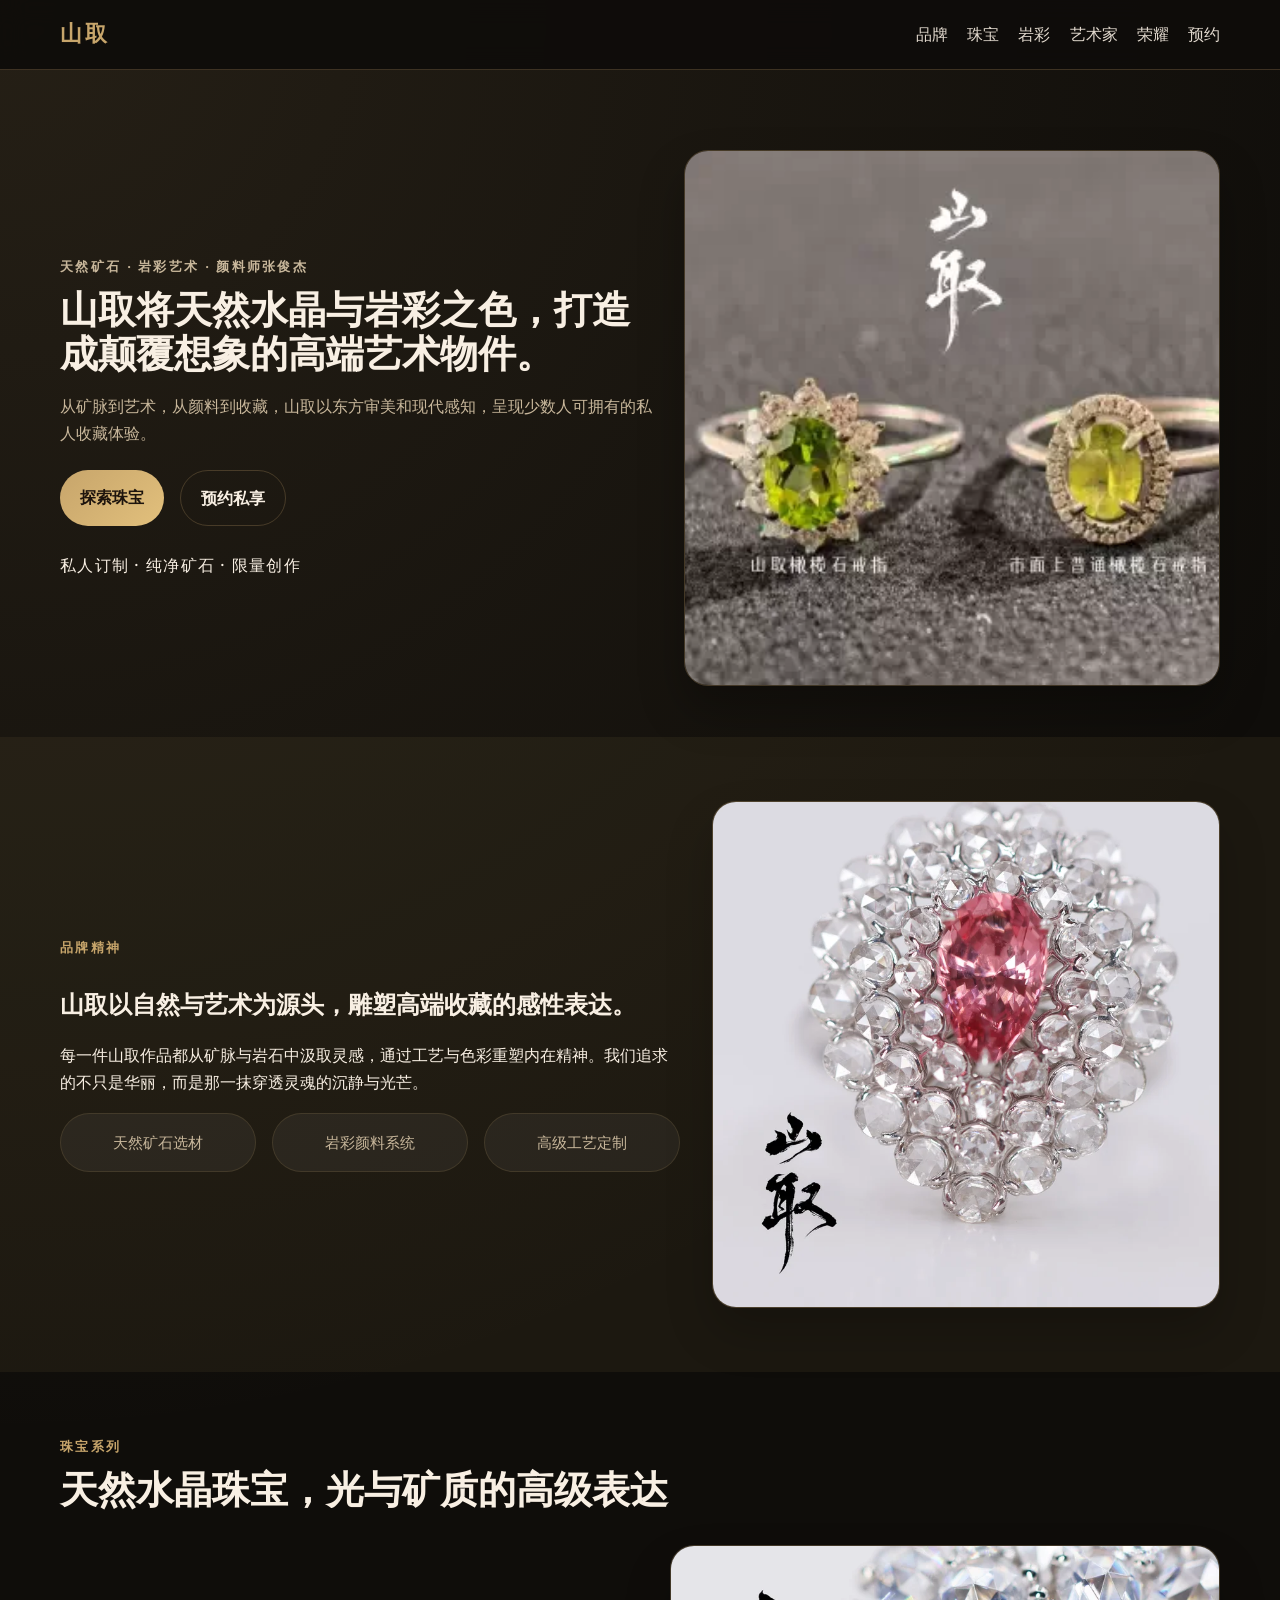
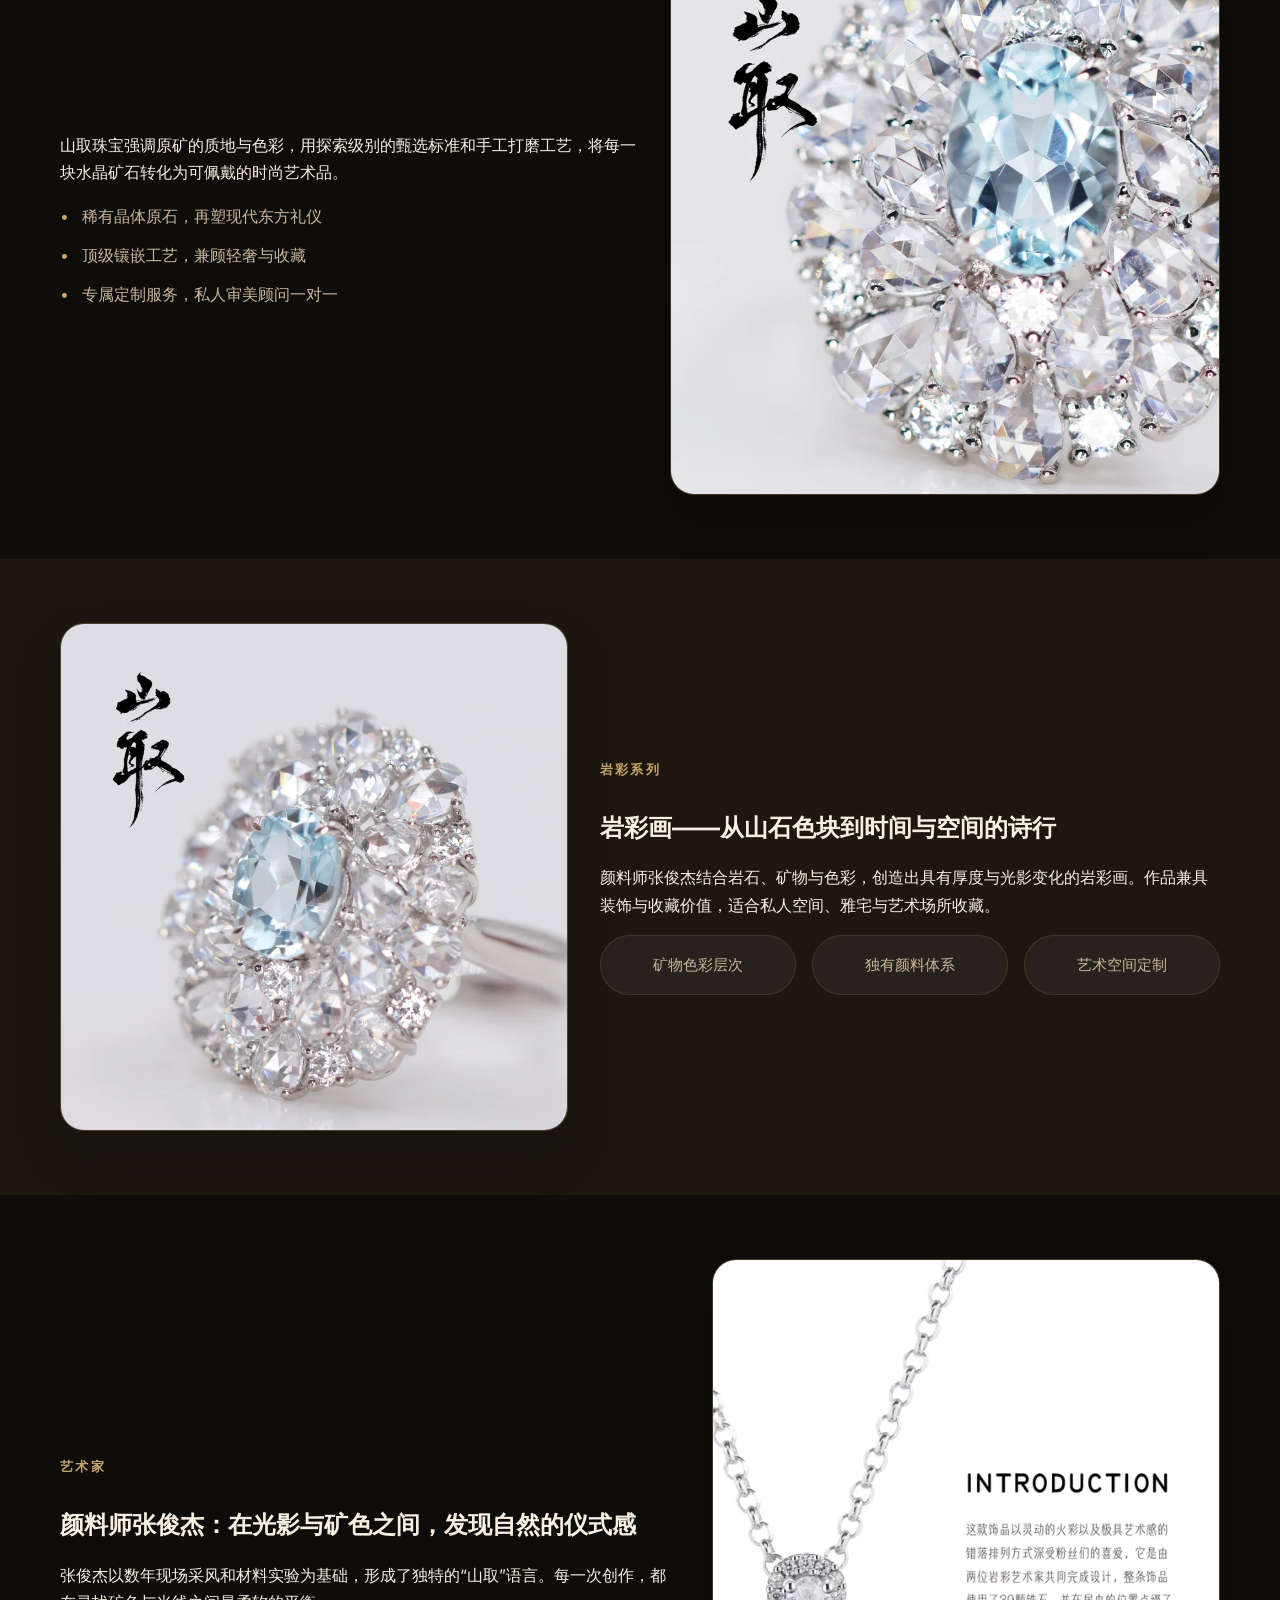
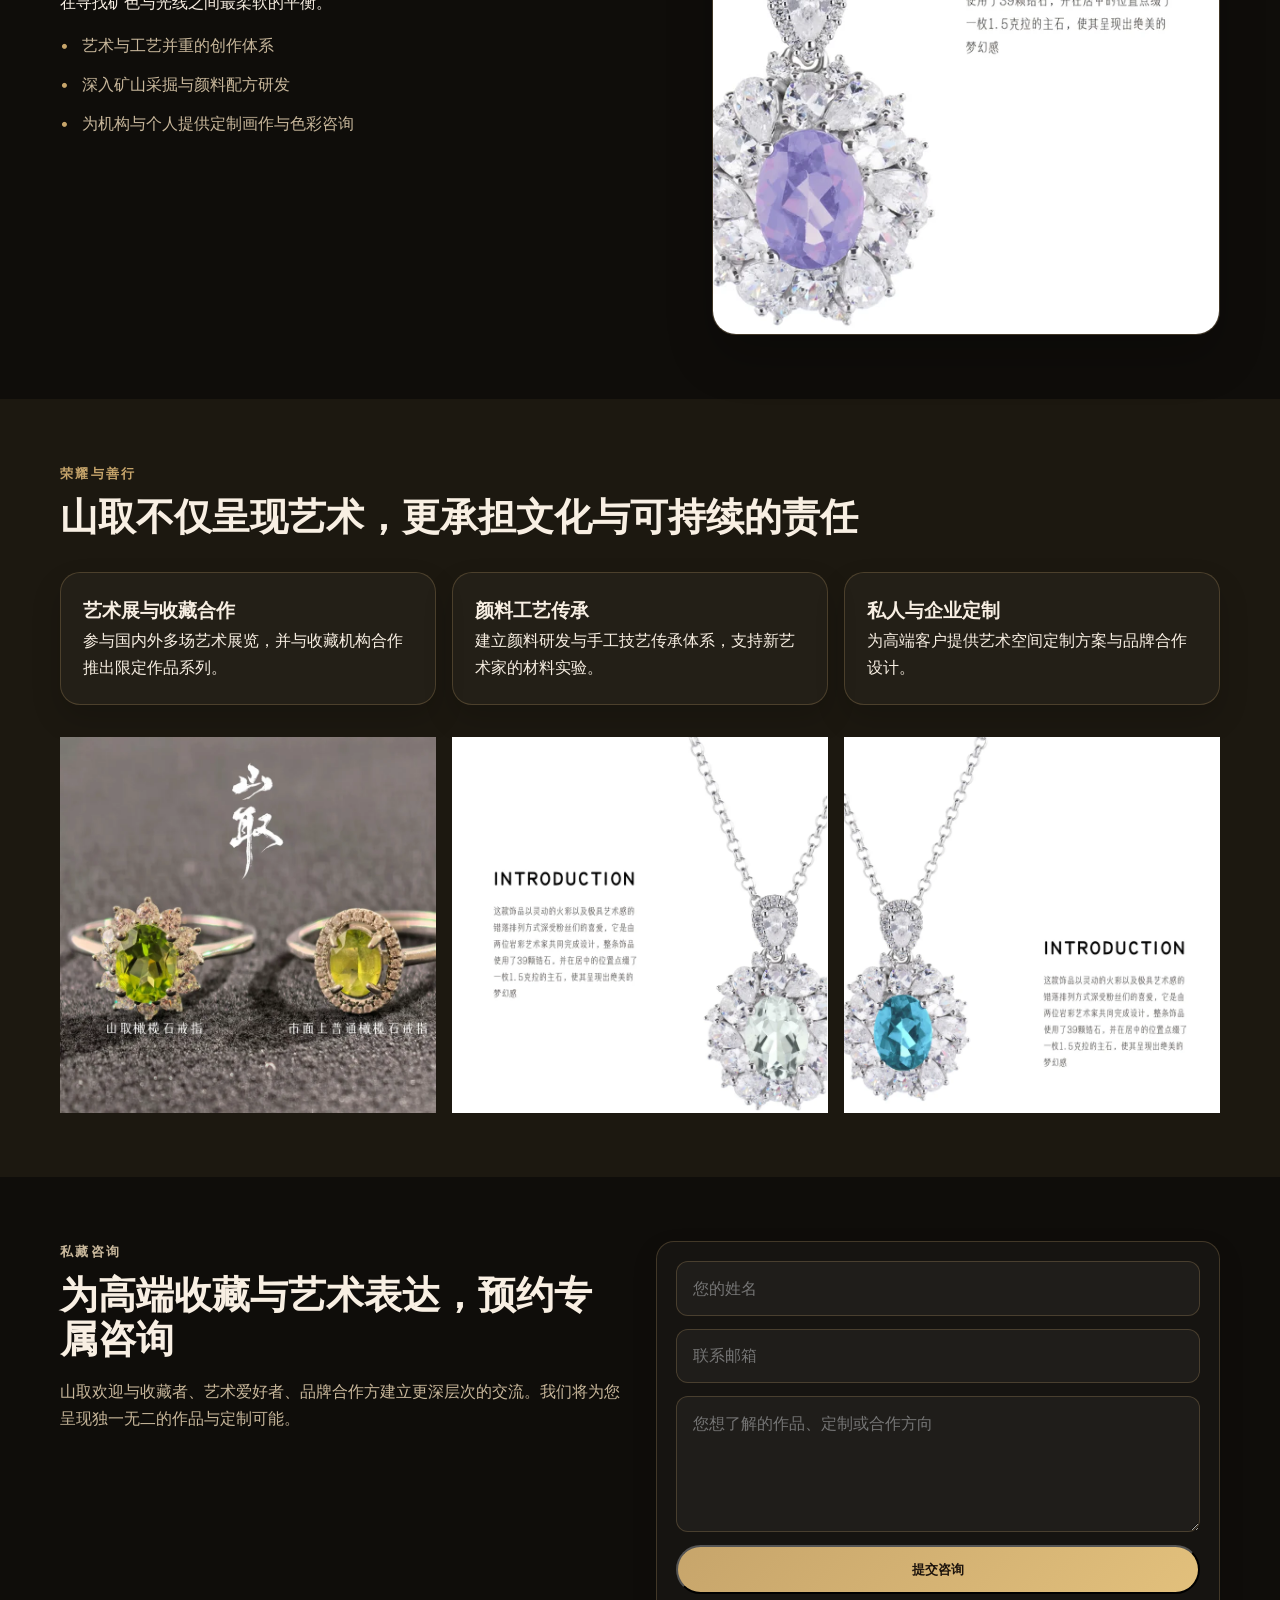
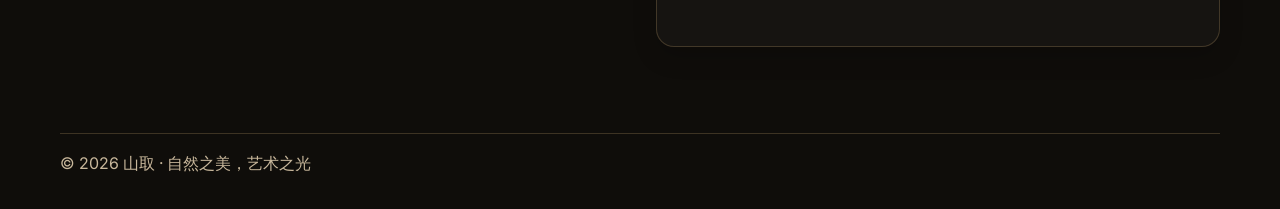
==== index.html @ 8028814b "chore: initialize repo and update homepage with luxury six-screen layout and optimized images" ====
<!DOCTYPE html>
<html lang="zh-CN">
  <head>
    <meta charset="UTF-8" />
    <meta name="viewport" content="width=device-width, initial-scale=1.0" />
    <title>山取 · 天然水晶珠宝 / 岩彩画 / 岩彩颜料</title>
    <meta
      name="description"
      content="山取致力于天然水晶珠宝、岩彩画与岩彩颜料的高端艺术表达，承载颜料师张俊杰的艺术理念。"
    />
    <link rel="preconnect" href="https://fonts.googleapis.com" />
    <link rel="preconnect" href="https://fonts.gstatic.com" crossorigin />
    <link
      href="https://fonts.googleapis.com/css2?family=Inter:wght@400;500;600;700&display=swap"
      rel="stylesheet"
    />
    <link
      href="https://fonts.googleapis.com/css2?family=Cormorant+Garamond:wght@500;600;700&display=swap"
      rel="stylesheet"
    />
    <link rel="stylesheet" href="styles.css" />
  </head>
  <body>
    <header class="site-header">
      <div class="container nav-bar">
        <a class="brand" href="#home">山取</a>
        <button class="menu-toggle" aria-label="切换菜单">☰</button>
        <nav class="nav-links">
          <a href="#story">品牌</a>
          <a href="#jewelry">珠宝</a>
          <a href="#rock-paint">岩彩</a>
          <a href="#artist">艺术家</a>
          <a href="#honor">荣耀</a>
          <a href="#contact">预约</a>
        </nav>
      </div>
    </header>

    <main id="home">
      <section class="hero">
        <div class="container hero-grid">
          <div class="hero-copy">
            <p class="eyebrow">天然矿石 · 岩彩艺术 · 颜料师张俊杰</p>
            <h1>山取将天然水晶与岩彩之色，打造成颠覆想象的高端艺术物件。</h1>
            <p>
              从矿脉到艺术，从颜料到收藏，山取以东方审美和现代感知，呈现少数人可拥有的私人收藏体验。
            </p>
            <div class="hero-actions">
              <a class="btn btn-primary" href="#jewelry">探索珠宝</a>
              <a class="btn btn-secondary" href="#contact">预约私享</a>
            </div>
            <div class="hero-highlights">
              <span>私人订制 · 纯净矿石 · 限量创作</span>
            </div>
          </div>
          <div class="hero-card">
            <picture>
              <source
                type="image/webp"
                srcset="assets/images/converted/1753256030-lg.webp 1200w, assets/images/converted/1753256030-md.webp 800w, assets/images/converted/1753256030-sm.webp 400w"
                sizes="(max-width: 760px) 100vw, 50vw"
              />
              <img
                src="assets/images/converted/1753256030-md.webp"
                alt="高端水晶珠宝与艺术作品展示"
                loading="lazy"
              />
            </picture>
          </div>
        </div>
      </section>

      <section id="story" class="section section-muted">
        <div class="container section-split">
          <div class="section-copy">
            <p class="eyebrow">品牌精神</p>
            <h2>山取以自然与艺术为源头，雕塑高端收藏的感性表达。</h2>
            <p>
              每一件山取作品都从矿脉与岩石中汲取灵感，通过工艺与色彩重塑内在精神。我们追求的不只是华丽，而是那一抹穿透灵魂的沉静与光芒。
            </p>
            <div class="feature-pill-grid">
              <div class="feature-pill">天然矿石选材</div>
              <div class="feature-pill">岩彩颜料系统</div>
              <div class="feature-pill">高级工艺定制</div>
            </div>
          </div>
          <div class="media-card">
            <picture>
              <source
                type="image/webp"
                srcset="assets/images/converted/1-8-lg.webp 1200w, assets/images/converted/1-8-md.webp 800w, assets/images/converted/1-8-sm.webp 400w"
                sizes="(max-width: 760px) 100vw, 45vw"
              />
              <img
                src="assets/images/converted/1-8-md.webp"
                alt="山取品牌风格展示"
                loading="lazy"
              />
            </picture>
          </div>
        </div>
      </section>

      <section id="jewelry" class="section">
        <div class="container">
          <div class="section-heading">
            <p class="eyebrow">珠宝系列</p>
            <h2>天然水晶珠宝，光与矿质的高级表达</h2>
          </div>
          <div class="section-grid">
            <div class="section-text">
              <p>
                山取珠宝强调原矿的质地与色彩，用探索级别的甄选标准和手工打磨工艺，将每一块水晶矿石转化为可佩戴的时尚艺术品。
              </p>
              <ul class="list-highlight">
                <li>稀有晶体原石，再塑现代东方礼仪</li>
                <li>顶级镶嵌工艺，兼顾轻奢与收藏</li>
                <li>专属定制服务，私人审美顾问一对一</li>
              </ul>
            </div>
            <div class="section-image">
              <picture>
                <source
                  type="image/webp"
                  srcset="assets/images/converted/1-1-lg.webp 1200w, assets/images/converted/1-1-md.webp 800w, assets/images/converted/1-1-sm.webp 400w"
                  sizes="(max-width: 760px) 100vw, 45vw"
                />
                <img
                  src="assets/images/converted/1-1-md.webp"
                  alt="山取天然水晶珠宝"
                  loading="lazy"
                />
              </picture>
            </div>
          </div>
        </div>
      </section>

      <section id="rock-paint" class="section section-muted">
        <div class="container section-split reverse">
          <div class="media-card">
            <picture>
              <source
                type="image/webp"
                srcset="assets/images/converted/1-7-lg.webp 1200w, assets/images/converted/1-7-md.webp 800w, assets/images/converted/1-7-sm.webp 400w"
                sizes="(max-width: 760px) 100vw, 45vw"
              />
              <img
                src="assets/images/converted/1-7-md.webp"
                alt="岩彩画艺术品展示"
                loading="lazy"
              />
            </picture>
          </div>
          <div class="section-copy">
            <p class="eyebrow">岩彩系列</p>
            <h2>岩彩画——从山石色块到时间与空间的诗行</h2>
            <p>
              颜料师张俊杰结合岩石、矿物与色彩，创造出具有厚度与光影变化的岩彩画。作品兼具装饰与收藏价值，适合私人空间、雅宅与艺术场所收藏。
            </p>
            <div class="feature-pill-grid">
              <div class="feature-pill">矿物色彩层次</div>
              <div class="feature-pill">独有颜料体系</div>
              <div class="feature-pill">艺术空间定制</div>
            </div>
          </div>
        </div>
      </section>

      <section id="artist" class="section">
        <div class="container section-split">
          <div class="section-copy">
            <p class="eyebrow">艺术家</p>
            <h2>颜料师张俊杰：在光影与矿色之间，发现自然的仪式感</h2>
            <p>
              张俊杰以数年现场采风和材料实验为基础，形成了独特的“山取”语言。每一次创作，都在寻找矿色与光线之间最柔软的平衡。
            </p>
            <ul class="list-highlight">
              <li>艺术与工艺并重的创作体系</li>
              <li>深入矿山采掘与颜料配方研发</li>
              <li>为机构与个人提供定制画作与色彩咨询</li>
            </ul>
          </div>
          <div class="author-card">
            <picture>
              <source
                type="image/webp"
                srcset="assets/images/converted/微信图片_2026-03-02_161618_387-lg.webp 1200w, assets/images/converted/微信图片_2026-03-02_161618_387-md.webp 800w, assets/images/converted/微信图片_2026-03-02_161618_387-sm.webp 400w"
                sizes="(max-width: 760px) 100vw, 45vw"
              />
              <img
                src="assets/images/converted/微信图片_2026-03-02_161618_387-md.webp"
                alt="艺术家张俊杰肖像"
                loading="lazy"
              />
            </picture>
          </div>
        </div>
      </section>

      <section id="honor" class="section section-muted">
        <div class="container">
          <div class="section-heading">
            <p class="eyebrow">荣耀与善行</p>
            <h2>山取不仅呈现艺术，更承担文化与可持续的责任</h2>
          </div>
          <div class="honor-grid">
            <article class="honor-card">
              <h3>艺术展与收藏合作</h3>
              <p>参与国内外多场艺术展览，并与收藏机构合作推出限定作品系列。</p>
            </article>
            <article class="honor-card">
              <h3>颜料工艺传承</h3>
              <p>建立颜料研发与手工技艺传承体系，支持新艺术家的材料实验。</p>
            </article>
            <article class="honor-card">
              <h3>私人与企业定制</h3>
              <p>为高端客户提供艺术空间定制方案与品牌合作设计。</p>
            </article>
          </div>
          <div class="image-grid">
            <picture>
              <source type="image/webp" srcset="assets/images/converted/微信图片_20250711182522-lg.webp 1200w, assets/images/converted/微信图片_20250711182522-md.webp 800w, assets/images/converted/微信图片_20250711182522-sm.webp 400w" sizes="(max-width: 760px) 100vw, 33vw" />
              <img src="assets/images/converted/微信图片_20250711182522-md.webp" alt="山取艺术限定展示" loading="lazy" />
            </picture>
            <picture>
              <source type="image/webp" srcset="assets/images/converted/微信图片_2026-03-02_161656_278-lg.webp 1200w, assets/images/converted/微信图片_2026-03-02_161656_278-md.webp 800w, assets/images/converted/微信图片_2026-03-02_161656_278-sm.webp 400w" sizes="(max-width: 760px) 100vw, 33vw" />
              <img src="assets/images/converted/微信图片_2026-03-02_161656_278-md.webp" alt="作品与材料展示" loading="lazy" />
            </picture>
            <picture>
              <source type="image/webp" srcset="assets/images/converted/戒指-项链版式-96-lg.webp 1200w, assets/images/converted/戒指-项链版式-96-md.webp 800w, assets/images/converted/戒指-项链版式-96-sm.webp 400w" sizes="(max-width: 760px) 100vw, 33vw" />
              <img src="assets/images/converted/戒指-项链版式-96-md.webp" alt="山取珠宝定制版式" loading="lazy" />
            </picture>
          </div>
        </div>
      </section>

      <section id="contact" class="section">
        <div class="container contact-grid">
          <div>
            <p class="eyebrow">私藏咨询</p>
            <h2>为高端收藏与艺术表达，预约专属咨询</h2>
            <p>
              山取欢迎与收藏者、艺术爱好者、品牌合作方建立更深层次的交流。我们将为您呈现独一无二的作品与定制可能。
            </p>
          </div>
          <form class="contact-form" id="contactForm">
            <input type="text" placeholder="您的姓名" required />
            <input type="email" placeholder="联系邮箱" required />
            <textarea rows="4" placeholder="您想了解的作品、定制或合作方向"></textarea>
            <button class="btn btn-primary" type="submit">提交咨询</button>
            <p id="formMessage" class="form-message"></p>
          </form>
        </div>
      </section>
    </main>

    <footer class="site-footer">
      <div class="container footer-inner">
        <p>© 2026 山取 · 自然之美，艺术之光</p>
      </div>
    </footer>

    <script src="script.js"></script>
  </body>
</html>
---- styles.css ----
:root {
  --bg: #0f0d0a;
  --surface: #17130f;
  --text: #f8efe3;
  --muted: #c8b79b;
  --primary: #c7a56b;
  --accent: #2c241d;
  --border: rgba(199, 165, 107, 0.25);
}

* {
  box-sizing: border-box;
  margin: 0;
  padding: 0;
}

html {
  scroll-behavior: smooth;
}

body {
  font-family: 'Inter', sans-serif;
  background:
    radial-gradient(circle at top left, rgba(199, 165, 107, 0.12), transparent 28%),
    var(--bg);
  color: var(--text);
  line-height: 1.7;
}

img {
  width: 100%;
  display: block;
}

.container {
  width: min(1160px, calc(100% - 2rem));
  margin: 0 auto;
}

.site-header {
  position: sticky;
  top: 0;
  background: rgba(15, 13, 10, 0.92);
  backdrop-filter: blur(12px);
  z-index: 10;
  border-bottom: 1px solid var(--border);
}

.nav-bar {
  display: flex;
  justify-content: space-between;
  align-items: center;
  padding: 1rem 0;
}

.brand {
  font-family: 'Cormorant Garamond', serif;
  font-size: 1.35rem;
  font-weight: 700;
  color: var(--primary);
  text-decoration: none;
  letter-spacing: 0.14em;
  text-transform: uppercase;
}

.nav-links {
  display: flex;
  gap: 1.2rem;
}

.nav-links a {
  text-decoration: none;
  color: var(--text);
  opacity: 0.9;
}

.menu-toggle {
  display: none;
  border: 0;
  background: transparent;
  font-size: 1.4rem;
  color: var(--text);
}

.hero {
  padding: 5rem 0 3.2rem;
}

.hero-grid {
  display: grid;
  grid-template-columns: 1.05fr 0.95fr;
  gap: 2rem;
  align-items: center;
}

.eyebrow {
  color: var(--primary);
  font-weight: 700;
  letter-spacing: 0.18em;
  text-transform: uppercase;
  font-size: 0.8rem;
  margin-bottom: 0.7rem;
}

.hero h1,
.section-heading h2,
.contact-grid h2 {
  font-family: 'Cormorant Garamond', serif;
  font-size: clamp(1.9rem, 3vw, 2.8rem);
  line-height: 1.15;
  margin-bottom: 1rem;
}

.hero p,
.about-grid p,
.product-card p,
.contact-grid p,
.feature-card p {
  color: var(--muted);
}

.hero-actions {
  display: flex;
  gap: 1rem;
  margin-top: 1.4rem;
}

.btn {
  display: inline-block;
  padding: 0.85rem 1.25rem;
  border-radius: 999px;
  text-decoration: none;
  font-weight: 600;
  transition: transform 0.2s ease;
}

.btn:hover {
  transform: translateY(-2px);
}

.btn-primary {
  background: linear-gradient(135deg, var(--primary), #e2c07c);
  color: #1d140d;
}

.btn-secondary {
  border: 1px solid var(--border);
  color: var(--text);
  background: transparent;
}

.hero-card img {
  border-radius: 24px;
  border: 1px solid var(--border);
  box-shadow: 0 24px 45px rgba(0, 0, 0, 0.28);
}

.section {
  padding: 4rem 0;
}

.section-muted {
  background: rgba(199, 165, 107, 0.07);
}

.section-heading {
  margin-bottom: 2rem;
}

.section-split {
  display: grid;
  grid-template-columns: 1.1fr 0.9fr;
  gap: 2rem;
  align-items: center;
}

.section-split.reverse {
  grid-template-columns: 0.9fr 1.1fr;
}

.section-text,
.section-copy {
  display: grid;
  gap: 1rem;
}

.section-image,
.media-card,
.author-card {
  border-radius: 24px;
  overflow: hidden;
  border: 1px solid var(--border);
  box-shadow: 0 24px 48px rgba(0, 0, 0, 0.2);
  background: rgba(255, 255, 255, 0.03);
}

.feature-pill-grid {
  display: grid;
  grid-template-columns: repeat(3, minmax(0, 1fr));
  gap: 1rem;
}

.feature-pill {
  padding: 1rem 1.2rem;
  border-radius: 999px;
  background: rgba(255, 255, 255, 0.05);
  border: 1px solid rgba(199, 165, 107, 0.15);
  color: var(--muted);
  font-size: 0.95rem;
  text-align: center;
}

.section-grid {
  display: grid;
  grid-template-columns: 1fr 0.95fr;
  gap: 2rem;
  align-items: center;
}

.list-highlight {
  list-style: none;
  display: grid;
  gap: 0.75rem;
  padding-left: 0;
}

.list-highlight li {
  position: relative;
  padding-left: 1.4rem;
  color: var(--muted);
}

.list-highlight li::before {
  content: '•';
  position: absolute;
  left: 0;
  color: var(--primary);
}

.honor-grid {
  display: grid;
  grid-template-columns: repeat(3, 1fr);
  gap: 1rem;
  margin-top: 2rem;
}

.honor-card {
  background: rgba(255, 255, 255, 0.03);
  border-radius: 20px;
  border: 1px solid var(--border);
  padding: 1.4rem;
  box-shadow: 0 14px 30px rgba(0, 0, 0, 0.16);
}

.image-grid {
  display: grid;
  grid-template-columns: repeat(3, 1fr);
  gap: 1rem;
  margin-top: 2rem;
}

.hero-highlights {
  margin-top: 1.6rem;
  color: var(--text);
  font-weight: 500;
  letter-spacing: 0.08em;
}

.about-grid,
.contact-grid {
  display: grid;
  grid-template-columns: 1fr 1fr;
  gap: 2rem;
}

.about-list {
  display: grid;
  gap: 0.72rem;
  padding: 1rem 1.2rem;
  background: rgba(255, 255, 255, 0.03);
  border-radius: 16px;
  border: 1px solid var(--border);
}

.card-grid,
.feature-grid {
  display: grid;
  grid-template-columns: repeat(3, 1fr);
  gap: 1rem;
}

.product-card,
.feature-card,
.contact-form {
  background: rgba(255, 255, 255, 0.03);
  padding: 1.2rem;
  border-radius: 18px;
  border: 1px solid var(--border);
  box-shadow: 0 10px 24px rgba(0, 0, 0, 0.16);
}

.contact-form {
  display: grid;
  gap: 0.8rem;
}

.contact-form input,
.contact-form textarea {
  width: 100%;
  border: 1px solid var(--border);
  border-radius: 12px;
  padding: 0.8rem 1rem;
  font: inherit;
  background: rgba(255, 255, 255, 0.04);
  color: var(--text);
}

.form-message {
  min-height: 1.2rem;
  color: var(--primary);
}

.site-footer {
  padding: 1.4rem 0 2rem;
  color: var(--muted);
}

.footer-inner {
  border-top: 1px solid var(--border);
  padding-top: 1rem;
}

@media (max-width: 760px) {
  .menu-toggle {
    display: block;
  }

  .nav-links {
    display: none;
    flex-direction: column;
    position: absolute;
    right: 1rem;
    top: 3.4rem;
    background: var(--surface);
    padding: 1rem;
    border: 1px solid var(--border);
    border-radius: 12px;
    box-shadow: 0 10px 24px rgba(0, 0, 0, 0.2);
  }

  .nav-links.open {
    display: flex;
  }

  .hero-grid,
  .about-grid,
  .contact-grid,
  .card-grid,
  .feature-grid,
  .section-split,
  .section-split.reverse,
  .section-grid,
  .honor-grid,
  .image-grid {
    grid-template-columns: 1fr;
  }

  .hero {
    padding-top: 3rem;
  }
}
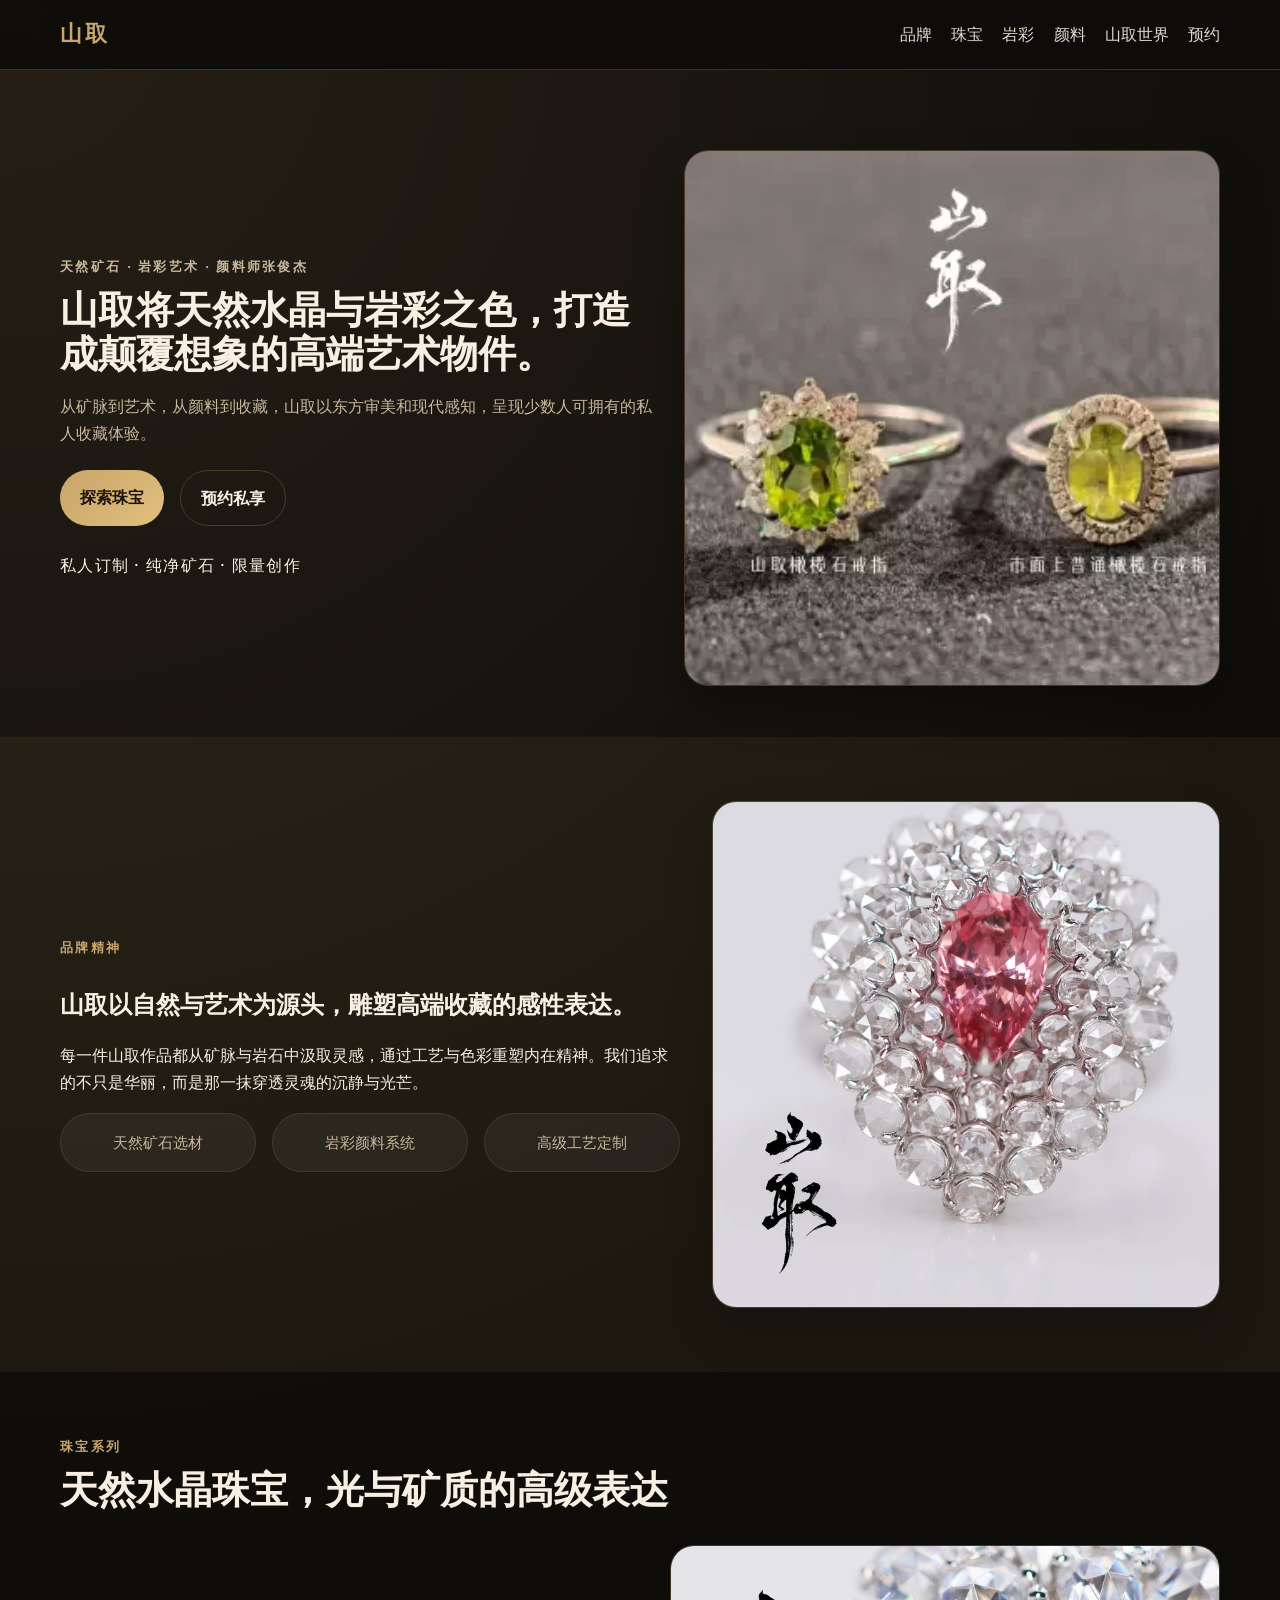
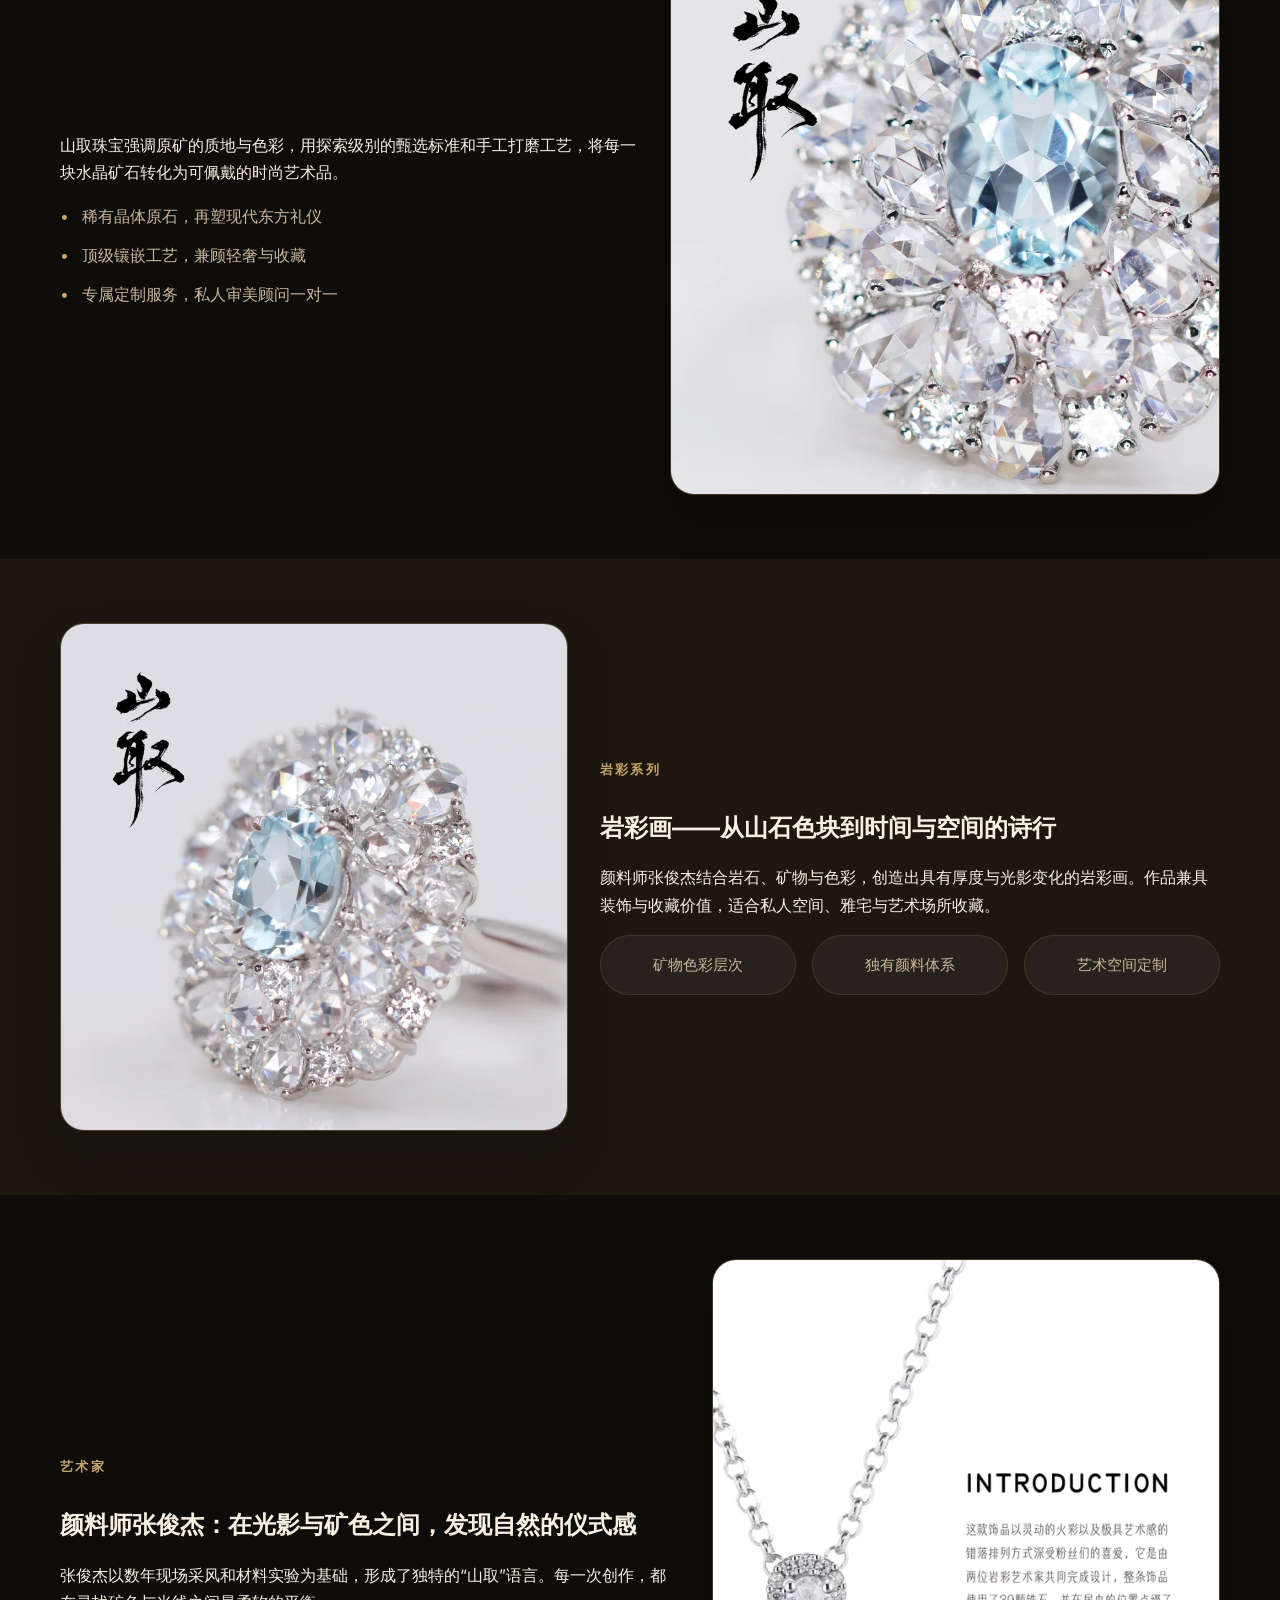
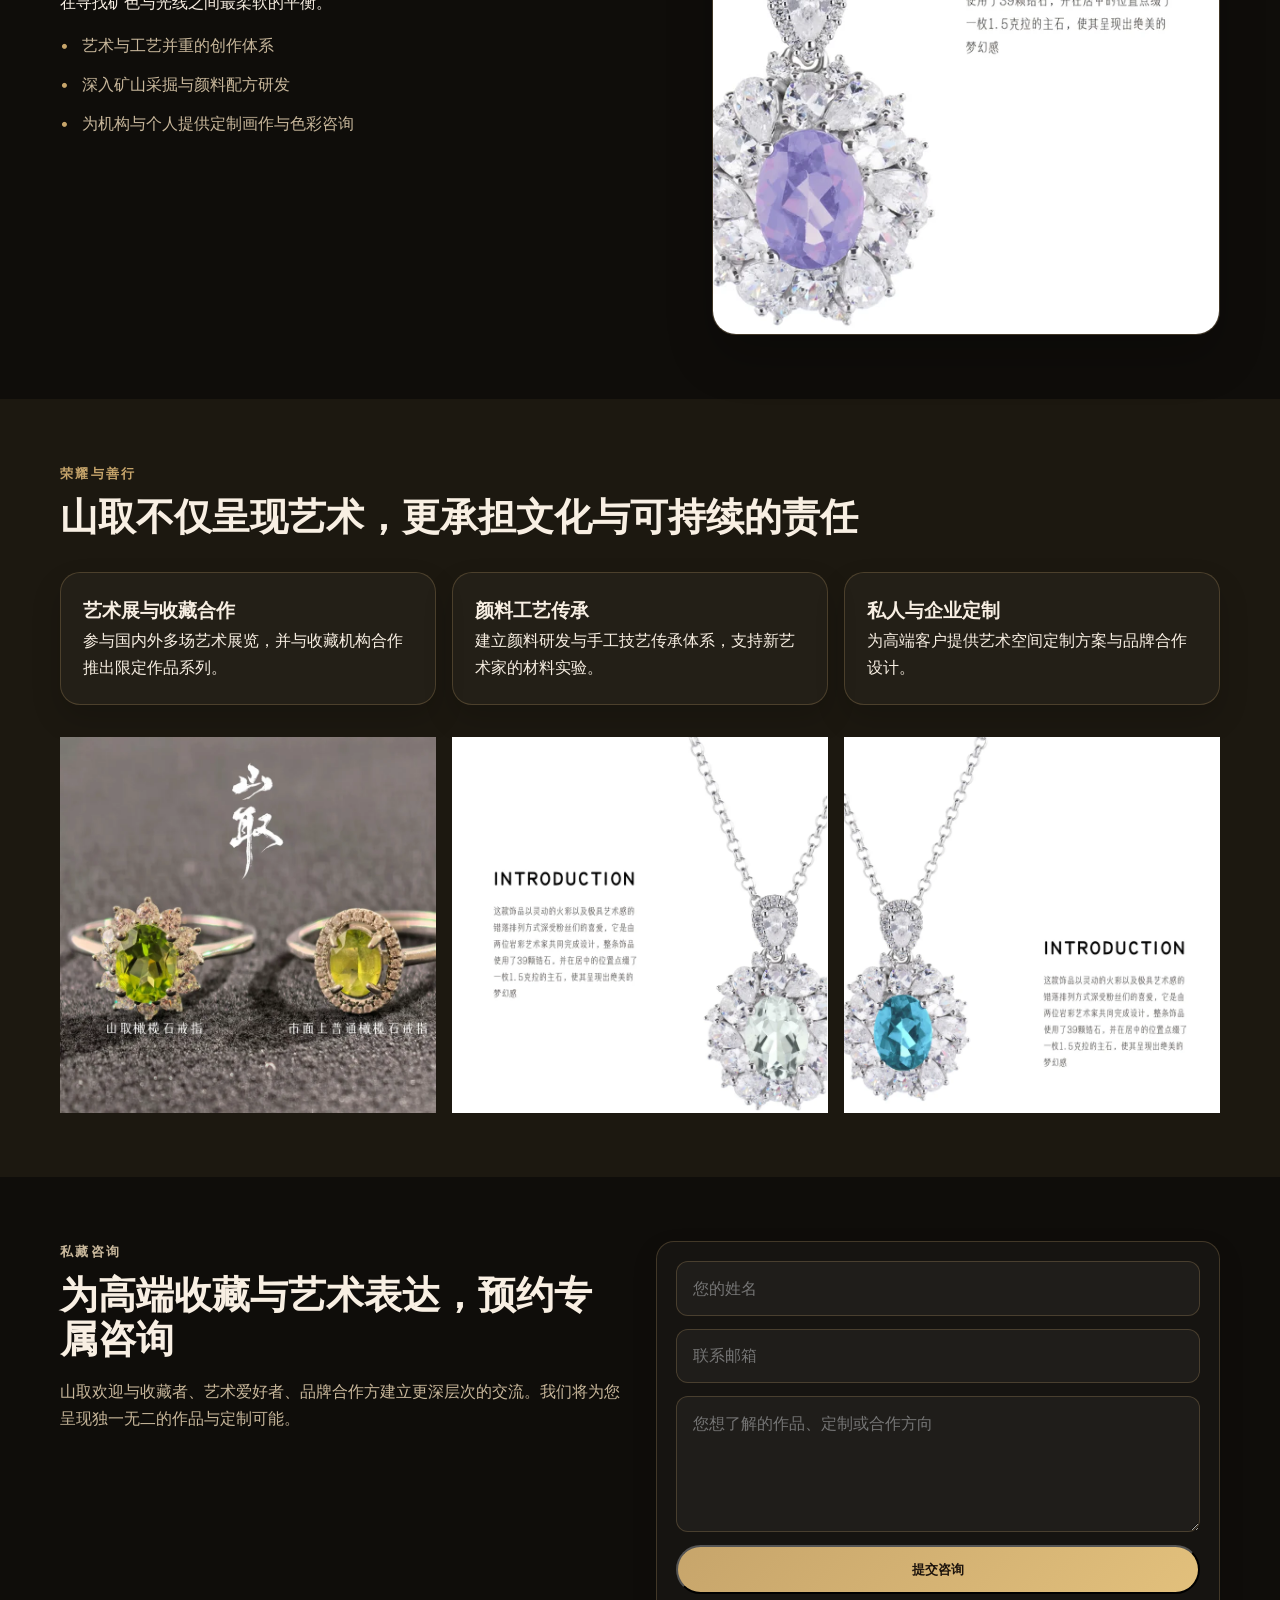
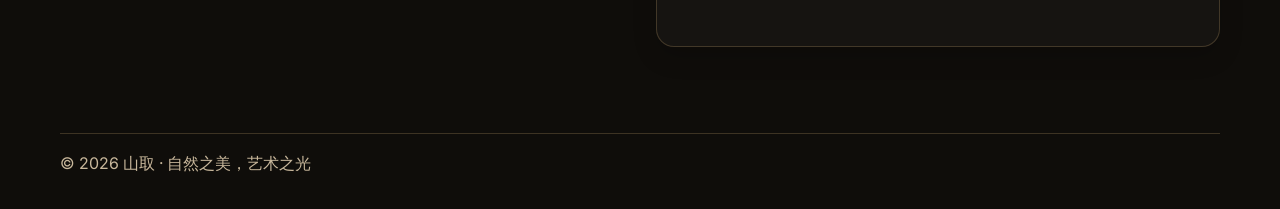
==== commit 356a5e99: "feat: add core pages for jewelry, rock paint, materials, and world" ====
--- a/index.html
+++ b/index.html
@@ -26,12 +26,12 @@
         <a class="brand" href="#home">山取</a>
         <button class="menu-toggle" aria-label="切换菜单">☰</button>
         <nav class="nav-links">
-          <a href="#story">品牌</a>
-          <a href="#jewelry">珠宝</a>
-          <a href="#rock-paint">岩彩</a>
-          <a href="#artist">艺术家</a>
-          <a href="#honor">荣耀</a>
-          <a href="#contact">预约</a>
+          <a href="index.html#story">品牌</a>
+          <a href="jewelry.html">珠宝</a>
+          <a href="rock-paint.html">岩彩</a>
+          <a href="materials.html">颜料</a>
+          <a href="world.html">山取世界</a>
+          <a href="index.html#contact">预约</a>
         </nav>
       </div>
     </header>
